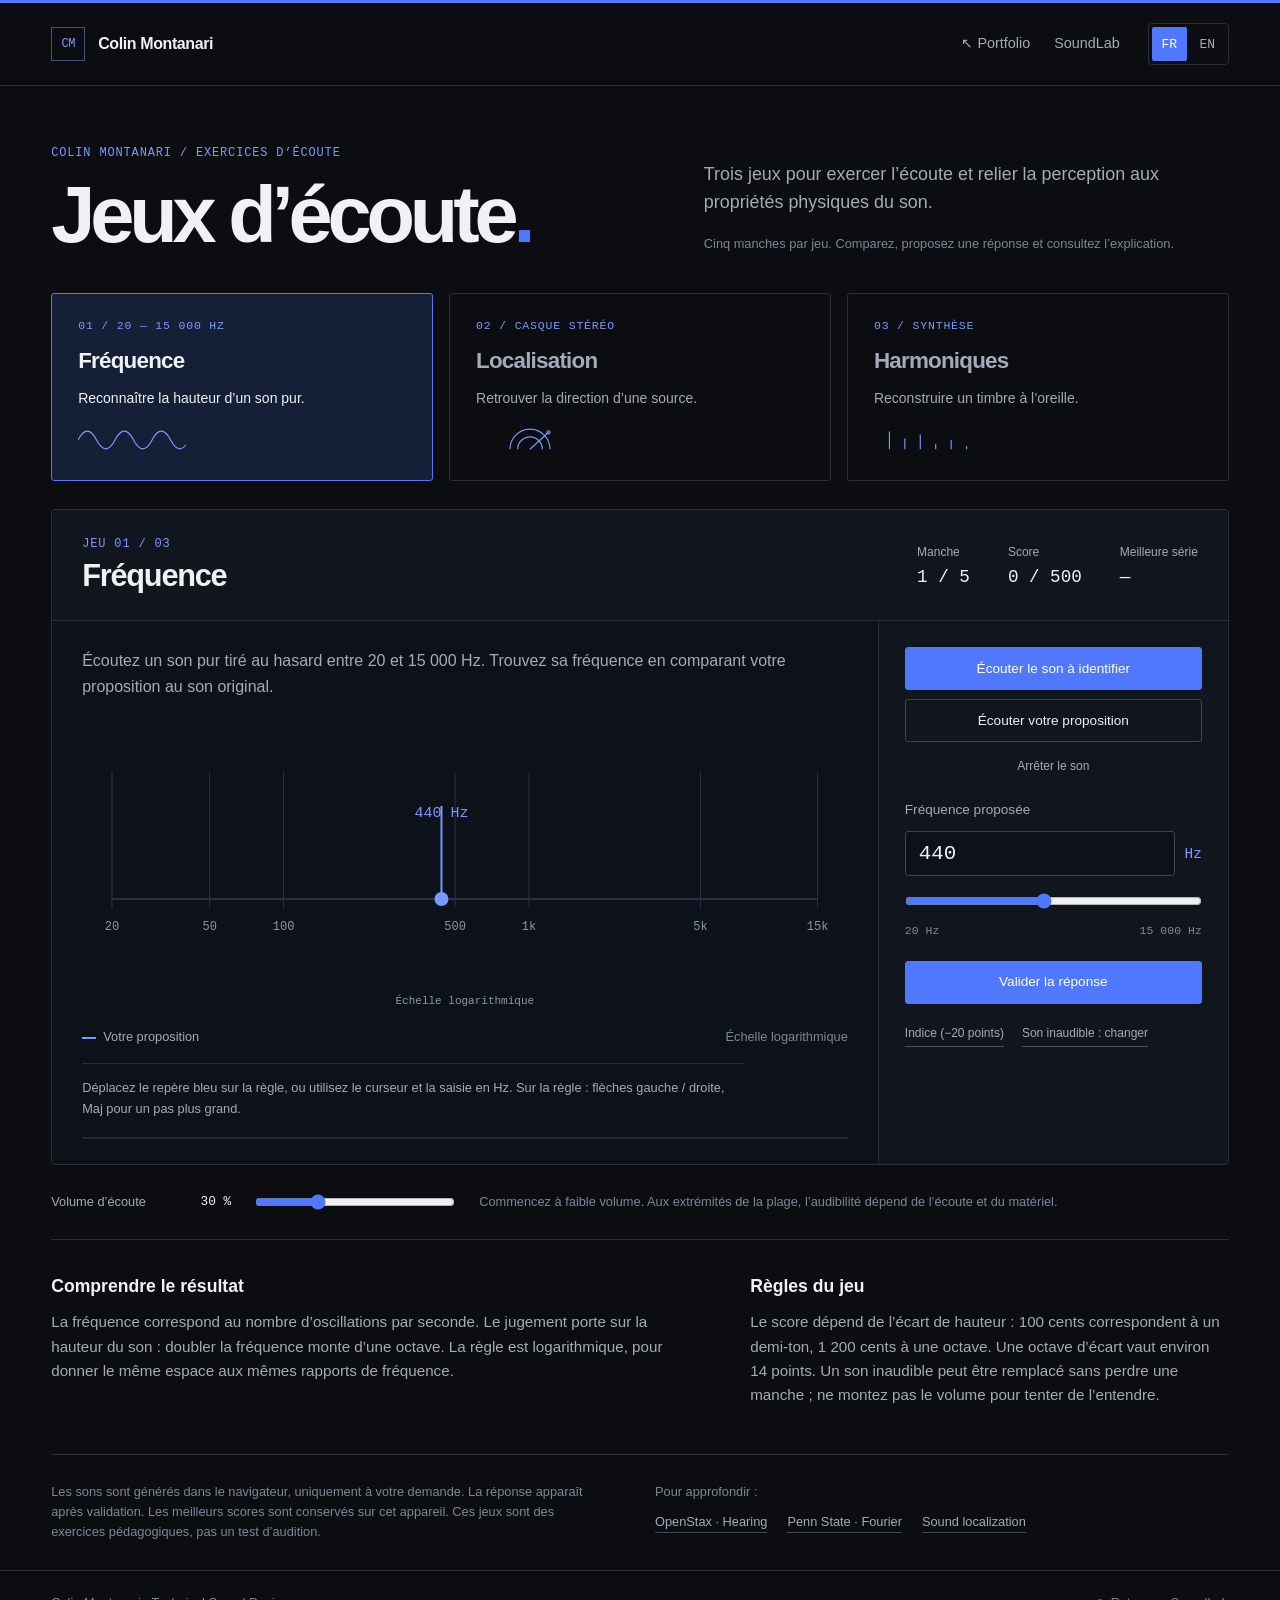
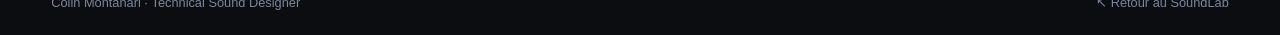
==== jeux.html @ 58a5b110 "SoundLab and games" ====
<!DOCTYPE html>
<html lang="fr">
<head>
  <meta charset="UTF-8"><meta name="viewport" content="width=device-width, initial-scale=1">
  <meta name="description" content="Trois jeux d’écoute : reconnaître une fréquence, localiser une source et reconstruire un timbre.">
  <meta name="theme-color" content="#0b0d11"><title>Jeux d’écoute — Colin Montanari</title>
  <link rel="icon" href="data:image/svg+xml,%3Csvg xmlns='http://www.w3.org/2000/svg' viewBox='0 0 64 64'%3E%3Crect width='64' height='64' rx='10' fill='%230b0d11'/%3E%3Ctext x='32' y='41' text-anchor='middle' font-family='Arial,sans-serif' font-size='29' font-weight='700' fill='%235078ff'%3ECM%3C/text%3E%3C/svg%3E">
  <link rel="stylesheet" href="soundlab.css?v=20261005-games"><link rel="stylesheet" href="jeux.css">
  <script src="jeux-core.js" defer></script><script src="jeux-audio.js" defer></script><script src="jeux.js?v=20261005-games" defer></script>
</head>
<body>
  <a class="skip-link" href="#main" data-copy="skip">Aller au contenu</a>
  <header class="shell"><div class="nav"><a class="brand" href="index.html"><span class="brand-mark" aria-hidden="true">CM</span>Colin Montanari</a><div class="nav-actions"><nav class="page-links" aria-label="Navigation"><a class="back" href="index.html" data-copy="portfolio">↖ Portfolio</a><a class="back" href="soundlab.html">SoundLab</a></nav><div class="language-switch" role="group" aria-label="Langue"><button type="button" data-language="fr" aria-label="Français" aria-pressed="true">FR</button><button type="button" data-language="en" aria-label="English" aria-pressed="false">EN</button></div></div></div></header>
  <main class="shell" id="main">
    <section class="intro"><div><p class="mono eyebrow" data-copy="eyebrow">Colin Montanari / Exercices d’écoute</p><h1 data-copy="title">Jeux d’écoute<span>.</span></h1></div><div class="intro-copy"><p data-copy="intro">Trois jeux pour exercer l’écoute et relier la perception aux propriétés physiques du son.</p><p class="intro-note" data-copy="introNote">Cinq manches par jeu. Comparez, proposez une réponse et consultez l’explication.</p></div></section>
    <nav class="game-menu" aria-label="Jeux d’écoute">
      <button type="button" class="game-card" data-game="frequency" aria-pressed="true" aria-controls="game"><span class="mono">01 / 20 — 15 000 Hz</span><strong data-copy="frequency">Fréquence</strong><span data-copy="frequencyCard">Reconnaître la hauteur d’un son pur.</span><svg viewBox="0 0 140 26" aria-hidden="true"><path d="M0 13Q12-10 24 13T48 13T72 13T96 13T120 13T144 13"/></svg></button>
      <button type="button" class="game-card" data-game="location" aria-pressed="false" aria-controls="game"><span class="mono" data-copy="locationTag">02 / Casque stéréo</span><strong data-copy="location">Localisation</strong><span data-copy="locationCard">Retrouver la direction d’une source.</span><svg viewBox="0 0 140 26" aria-hidden="true"><path d="M44 25a26 26 0 0 1 52 0M54 25a16 16 0 0 1 32 0M70 25L94 3"/><circle cx="94" cy="3" r="2"/></svg></button>
      <button type="button" class="game-card" data-game="harmonics" aria-pressed="false" aria-controls="game"><span class="mono" data-copy="harmonicsTag">03 / Synthèse</span><strong data-copy="harmonics">Harmoniques</strong><span data-copy="harmonicsCard">Reconstruire un timbre à l’oreille.</span><svg viewBox="0 0 140 26" aria-hidden="true"><path d="M20 25V2M40 25V11M60 25V6M80 25V18M100 25V13M120 25V21"/></svg></button>
    </nav>
    <section class="game-panel" id="game" aria-labelledby="game-title">
      <div class="game-header"><div><p class="mono" id="game-number">Jeu 01 / 03</p><h2 id="game-title">Fréquence</h2></div><div class="scoreboard"><div><span data-copy="round">Manche</span><strong id="round-value">1 / 5</strong></div><div><span data-copy="score">Score</span><strong id="score-value">0 / 500</strong></div><div><span data-copy="best">Meilleure série</span><strong id="best-value">—</strong></div></div></div>
      <div class="game-body"><div class="game-stage"><p class="game-task" id="task"></p><div class="game-canvas-wrap"><canvas id="game-canvas" tabindex="0" role="group" aria-describedby="gesture-instructions"></canvas></div><div class="stage-legend"><span class="guess-key" data-copy="yourGuess">Votre proposition</span><span class="target-key" id="target-key" data-copy="answer" hidden>Réponse</span><span id="stage-note"></span></div><p class="interaction-instructions" id="gesture-instructions"></p><div class="playback" aria-hidden="true"><span id="playback-indicator"></span></div></div>
      <aside class="game-controls"><div class="audio-actions"><button type="button" class="small-button primary" id="play-target" aria-pressed="false" data-copy="listenTarget">Écouter le son à identifier</button><button type="button" class="small-button" id="play-guess" aria-pressed="false" data-copy="listenGuess">Écouter votre proposition</button><button type="button" class="stop-button" id="stop" data-copy="stop">Arrêter le son</button></div><div id="guess-controls"></div><button type="button" class="small-button primary validate" id="submit" data-copy="submit">Valider la réponse</button><div class="help-actions"><button type="button" class="text-button" id="hint" data-copy="hint">Indice (−20 points)</button><button type="button" class="text-button" id="replace" data-copy="replace">Son inaudible : changer</button></div><p id="hint-text" class="hint-text" hidden></p><p class="game-message" id="message" role="status" aria-live="polite"></p></aside></div>
      <div class="result" id="result" hidden><div><p class="mono" data-copy="result">Résultat</p><h3 id="result-title"></h3><p id="result-copy"></p></div><div class="result-actions"><strong id="round-score"></strong><button type="button" class="small-button primary" id="next" data-copy="next">Manche suivante</button></div></div>
    </section>
    <div class="listening-settings"><label for="volume"><span data-copy="volume">Volume d’écoute</span><output id="volume-value" for="volume">30 %</output></label><input type="range" id="volume" min="0" max="100" value="30" step="1"><p id="listening-note"></p></div>
    <section class="explanation"><div><h3 data-copy="understand">Comprendre le résultat</h3><p id="learning"></p></div><div><h3 data-copy="rules">Règles du jeu</h3><p id="rules"></p></div></section>
    <section class="series" id="series" hidden aria-labelledby="series-title"><div class="series-heading"><h2 id="series-title" data-copy="series">Bilan de la série</h2><p id="series-total"></p></div><ol id="series-list"></ol></section>
    <section class="method"><div><p data-copy="method">Les sons sont générés dans le navigateur, uniquement à votre demande. Les propositions restent visibles ; la réponse apparaît après validation. Les meilleurs scores sont conservés sur cet appareil.</p></div><div><p data-copy="sources">Pour approfondir :</p><div class="sources"><a href="https://openstax.org/books/college-physics-2e/pages/17-6-hearing" target="_blank" rel="noopener">OpenStax · Hearing</a><a href="https://www.acs.psu.edu/drussell/Demos/Fourier/Fourier.html" target="_blank" rel="noopener">Penn State · Fourier</a><a href="https://pmc.ncbi.nlm.nih.gov/articles/PMC3858499/" target="_blank" rel="noopener">Sound localization</a></div></div></section>
    <noscript><p>Activez JavaScript pour utiliser les jeux. / Enable JavaScript to play.</p></noscript>
  </main><footer class="shell"><span>Colin Montanari · <span lang="en">Technical Sound Designer</span></span><a href="soundlab.html" data-copy="backLab">↖ Retour au SoundLab</a></footer>
</body>
</html>
---- soundlab.css ----
:root{--bg:#0b0d11;--surface:#11151d;--text:#f0f1f3;--muted:#a4abb8;--blue:#7b9aff;--electric:#5078ff;--line:#292e38;--amber:#efb87a;--gutter:clamp(22px,4vw,104px)}
*,*::before,*::after{box-sizing:border-box}body{margin:0;background:var(--bg);color:var(--text);font:400 1rem/1.6 'Segoe UI',Arial,sans-serif;-webkit-font-smoothing:antialiased}a{color:inherit;text-decoration:none}button,input{font:inherit}button{cursor:pointer}a:focus-visible,button:focus-visible,input:focus-visible{outline:2px solid var(--blue);outline-offset:5px}::selection{background:var(--electric);color:white}[hidden]{display:none!important}.shell{padding-inline:var(--gutter)}.mono{font-family:Consolas,'Courier New',monospace;font-size:.75rem;text-transform:uppercase;letter-spacing:.07em}.sr-only{position:absolute;width:1px;height:1px;padding:0;overflow:hidden;clip:rect(0,0,0,0);white-space:nowrap}
header{border-top:3px solid var(--electric);border-bottom:1px solid var(--line)}.nav{min-height:82px;display:flex;align-items:center;justify-content:space-between;gap:22px}.brand{display:flex;align-items:center;gap:13px;font-weight:650;letter-spacing:-.025em}.brand-mark{display:grid;place-items:center;width:34px;height:34px;border:1px solid #455575;color:var(--blue);font:.75rem Consolas,monospace}.nav-actions{display:flex;align-items:center;gap:28px}.back{color:var(--muted);font-size:.9rem}.back:hover{color:var(--blue)}.language-switch{display:flex;gap:3px;padding:3px;border:1px solid var(--line);border-radius:4px}.language-switch button{border:0;background:transparent;color:var(--muted);min-height:34px;min-width:35px;border-radius:2px;font:.8125rem Consolas,monospace}.language-switch [aria-pressed=true]{background:var(--electric);color:white}.skip-link{position:absolute;top:10px;left:10px;padding:10px;background:white;color:#0b0d11;z-index:20;transform:translateY(-160%)}.skip-link:focus{transform:none}
.intro{padding-block:58px 38px;display:grid;grid-template-columns:1fr 1fr;align-items:end;gap:40px}.eyebrow{color:var(--blue);margin:0 0 12px}h1{font-size:clamp(4rem,7vw,8rem);line-height:1;letter-spacing:-.065em;margin:0;font-weight:600}h1 span{color:var(--electric)}.intro-copy{max-width:59ch;justify-self:end}.intro-copy p{font-size:clamp(1.05rem,1.4vw,1.3rem);color:var(--muted);margin:0}.intro-note{margin-top:17px!important;font-size:.8rem!important;color:#7d8799!important}
.workshops{display:grid;grid-template-columns:repeat(5,minmax(0,1fr));gap:12px;margin-bottom:26px}.workshop{position:relative;display:flex;flex-direction:column;gap:13px;text-align:left;min-height:136px;background:transparent;color:var(--muted);border:1px solid var(--line);border-radius:3px;padding:18px 20px;transition:background .2s,border-color .2s}.workshop:hover{border-color:#596173;background:#141b29}.workshop[aria-pressed=true]{background:#151f36;border-color:var(--electric);color:var(--text)}.workshop-top{display:flex;align-items:center;justify-content:space-between}.workshop svg{width:76px;height:26px;stroke:var(--blue);fill:none;stroke-width:1.5}.workshop strong{font-weight:550;font-size:1.05rem}.workshop .mono{color:#7d8799}.workshop[aria-pressed=true] .mono{color:var(--blue)}
.studio{border:1px solid var(--line);border-radius:4px;overflow:hidden;background:var(--surface)}.studio-heading{padding:25px 30px;display:flex;justify-content:space-between;align-items:center;gap:22px;border-bottom:1px solid var(--line)}h2{font-size:clamp(1.6rem,2.4vw,2.5rem);font-weight:550;letter-spacing:-.04em;line-height:1.2;margin:4px 0 0}.studio-heading .mono{color:var(--blue);margin:0}.transport{display:flex;gap:10px}.small-button{border:1px solid #3b4559;background:transparent;color:var(--text);padding:9px 14px;min-height:43px;border-radius:3px;font-size:.85rem;white-space:nowrap}.small-button:hover{background:#1c273d;border-color:var(--blue)}.studio-body{display:grid;grid-template-columns:minmax(0,1fr) 310px}.visual{position:relative;background:#0d1119;padding:24px 28px 16px;min-width:0}.canvas-wrap{width:100%;height:clamp(290px,29vw,480px);position:relative}.canvas-wrap canvas{display:block;width:100%;height:100%}.visual-caption{display:flex;justify-content:space-between;gap:16px;color:#8d97aa;font-size:.8rem;margin-top:12px}.legend{display:flex;gap:18px;flex-wrap:wrap}.legend span::before{content:'';display:inline-block;width:14px;height:2px;margin-right:7px;vertical-align:middle;background:var(--blue)}.legend span:nth-child(2)::before{background:var(--amber)}.legend span:nth-child(3)::before{background:#edf0f7}.controls{border-left:1px solid var(--line);padding:27px 26px}.control{margin-bottom:24px}.control label{display:flex;justify-content:space-between;gap:12px;font-size:.9rem;margin-bottom:14px;color:var(--muted)}output{font-family:Consolas,monospace;color:var(--text);white-space:nowrap}input[type=range]{width:100%;accent-color:var(--electric);cursor:pointer;min-height:30px;margin:0}.range-ends{display:flex;justify-content:space-between;color:#7d8799;font:.72rem Consolas,monospace}.metrics{display:grid;gap:14px;border-top:1px solid var(--line);padding-top:19px;margin-top:24px}.metric{display:flex;justify-content:space-between;align-items:baseline;gap:12px}.metric span{font-size:.8rem;color:var(--muted)}.metric strong{font:500 1rem Consolas,monospace;color:var(--blue)}.listen{background:var(--electric);border:1px solid var(--electric);width:100%;margin-top:25px}.listen[aria-pressed=true]{background:#1b2b4c;border-color:var(--blue)}.audio-note{color:#7d8799;font-size:.75rem;margin:10px 0 0}.audio-error{color:var(--amber);font-size:.8rem}.formula{font:400 .85rem/1.8 Consolas,monospace;color:var(--blue);margin:23px 0 0}
.explanation{display:grid;grid-template-columns:1.3fr 1fr;gap:clamp(25px,6vw,110px);padding-block:32px 46px}.explanation h3{font-size:1.1rem;font-weight:550;margin:0 0 10px}.explanation p{color:var(--muted);margin:0;max-width:76ch;font-size:.95rem}.challenge{border-left:2px solid var(--electric);padding-left:22px}.challenge .mono{color:var(--blue);margin-bottom:9px}.challenge button{margin-top:15px}.method{padding-block:27px;border-top:1px solid var(--line);display:grid;grid-template-columns:1fr 1fr;gap:30px;color:#7d8799;font-size:.8rem}.method p{margin:0;max-width:75ch}.sources{display:flex;flex-wrap:wrap;gap:8px 20px;margin-top:10px}.sources a{color:var(--muted);border-bottom:1px solid #404a5b}.sources a:hover{color:var(--blue)}footer{border-top:1px solid var(--line);padding-block:22px;display:flex;justify-content:space-between;gap:22px;color:#7d8799;font-size:.8rem}footer a:hover{color:var(--blue)}
@media(min-width:1800px){.studio-body{grid-template-columns:minmax(0,1fr) 380px}.controls{padding:32px}.canvas-wrap{height:510px}.workshop{min-height:150px}.visual{padding:30px 38px}}
@media(max-width:1050px){.workshop{padding:15px 12px}.workshop strong{font-size:.9rem}.studio-body{grid-template-columns:minmax(0,1fr) 270px}.visual{padding:20px 16px}.controls{padding:24px 20px}.intro{gap:24px}.canvas-wrap{height:340px}}
@media(max-width:760px){.intro{grid-template-columns:1fr;gap:24px;padding-top:35px}.intro-copy{justify-self:start}.workshops{grid-template-columns:repeat(5,160px);overflow-x:auto;padding-bottom:10px;scroll-snap-type:x proximity}.workshop{scroll-snap-align:start;min-height:114px}.studio-body{grid-template-columns:1fr}.controls{border-left:0;border-top:1px solid var(--line);display:grid;grid-template-columns:1fr 1fr;gap:20px}.control{margin:0}.metrics{grid-column:1/-1;margin:0;grid-template-columns:1fr 1fr}.listen,.audio-note,.formula,.audio-error{grid-column:1/-1;margin:0}.formula{margin-top:0}.studio-heading{padding:20px}.explanation{grid-template-columns:1fr;gap:27px}.method{grid-template-columns:1fr;gap:20px}.canvas-wrap{height:320px}.nav{min-height:72px}.brand{font-size:.9rem}.nav-actions{gap:16px}.back{font-size:.8rem}}
@media(max-width:460px){.nav{flex-wrap:wrap;gap:12px;padding-block:13px}.nav-actions{display:contents}.brand{order:1}.language-switch{order:2;margin-left:auto}.back{order:3;width:100%}h1{font-size:4.4rem}.intro-copy p{font-size:1rem}.studio-heading{align-items:start;flex-direction:column;gap:15px}.transport{width:100%}.transport button{flex:1}.visual{padding:14px 10px}.visual-caption{flex-direction:column;gap:5px;padding-inline:5px}.canvas-wrap{height:285px}.controls{grid-template-columns:1fr;padding:22px}.metrics{grid-template-columns:1fr 1fr}.metric{flex-direction:column;gap:3px}.control{margin-bottom:5px}footer{flex-direction:column;gap:6px}.explanation{padding-block:28px 36px}}
#inputs{min-width:0}
#lab-canvas{touch-action:none;outline-offset:3px;border-radius:2px}
#lab-canvas.is-dragging{cursor:grabbing!important}
.interaction-instructions{margin:15px 0 3px;padding-top:13px;border-top:1px solid #222c3d;color:var(--muted);font-size:.8rem;line-height:1.65;max-width:93ch}
.probe-readout{grid-column:1/-1;border-top:1px solid var(--line);padding-top:16px;margin-top:20px}
.probe-label{display:flex;justify-content:space-between;gap:14px;color:var(--muted);font-size:.8rem}
#probe-value{font:400 .9rem Consolas,monospace}
#probe-trace{display:block;width:100%;height:76px;margin-top:8px;background:#0d1119;border:1px solid #222c3d}
.probe-readout p{font-size:.75rem;color:#7d8799;margin:8px 0 0}
#inputs.has-probe{display:grid;grid-template-columns:1fr 1fr;gap:17px}
#inputs.has-probe .control{margin-bottom:0}
#inputs.has-probe .control:first-child{grid-column:1/-1}
#inputs.has-probe .control label{flex-wrap:wrap;gap:5px;font-size:.82rem;margin-bottom:6px}
@media(max-width:760px){#inputs{grid-column:1/-1;display:grid;grid-template-columns:1fr 1fr;gap:24px}}
@media(max-width:460px){#inputs{grid-template-columns:1fr}}
@media(prefers-reduced-motion:reduce){*{scroll-behavior:auto!important;transition:none!important}}
.page-links{display:flex;align-items:center;gap:24px}
@media(max-width:620px){.nav{flex-wrap:wrap;gap:12px;padding-block:13px}.nav-actions{display:contents}.brand{order:1}.language-switch{order:2;margin-left:auto}.page-links{order:3;width:100%;flex-wrap:wrap;gap:12px 24px}.page-links .back{width:auto}}
---- jeux.css ----
.intro h1{font-size:clamp(3.7rem,6.2vw,7rem);max-width:12ch}.game-menu{display:grid;grid-template-columns:repeat(3,minmax(0,1fr));gap:16px;margin-bottom:28px}.game-card{position:relative;display:flex;flex-direction:column;align-items:start;gap:8px;padding:23px 26px 27px;border:1px solid var(--line);background:transparent;border-radius:3px;color:var(--muted);text-align:left;min-width:0}.game-card:hover{background:#121b2c;border-color:#596173}.game-card[aria-pressed=true]{background:#151f36;border-color:var(--electric);color:var(--text)}.game-card .mono{color:var(--blue);font-size:.72rem}.game-card strong{font-size:1.4rem;font-weight:550;letter-spacing:-.035em}.game-card>span:last-of-type{font-size:.875rem;max-width:40ch}.game-card svg{width:108px;height:26px;margin-top:10px;stroke:var(--blue);stroke-width:1.5;fill:none}
.game-panel{background:var(--surface);border:1px solid var(--line);border-radius:4px;overflow:hidden}.game-header{padding:25px 30px;border-bottom:1px solid var(--line);display:flex;align-items:center;justify-content:space-between;gap:30px}.game-header .mono{color:var(--blue);margin:0}.scoreboard{display:flex;gap:38px}.scoreboard div{display:flex;flex-direction:column;gap:5px}.scoreboard span{color:var(--muted);font-size:.75rem}.scoreboard strong{font:400 1.1rem Consolas,monospace;color:var(--text)}.game-body{display:grid;grid-template-columns:minmax(0,1fr) 350px}.game-stage{padding:27px 30px 25px;background:#0d1119;min-width:0}.game-task{color:var(--muted);font-size:1rem;max-width:83ch;margin:0 0 8px}.game-canvas-wrap{height:clamp(275px,25vw,390px);position:relative}#game-canvas{display:block;width:100%;height:100%;touch-action:none;border-radius:3px;outline-offset:4px;cursor:grab}#game-canvas.is-dragging{cursor:grabbing}.stage-legend{display:flex;align-items:center;gap:15px;flex-wrap:wrap;font-size:.8rem;color:var(--muted)}.guess-key::before,.target-key::before{content:'';display:inline-block;width:14px;height:2px;background:var(--blue);margin-right:7px;vertical-align:middle}.target-key::before{background:var(--amber)}#stage-note{margin-left:auto;color:#7d8799}.playback{height:2px;margin-top:18px;background:#202837}.playback span{display:block;width:0;height:100%;background:var(--blue);transition:width 1.7s linear}.playback.playing span{width:100%}
.game-controls{padding:26px;border-left:1px solid var(--line)}.audio-actions{display:grid;gap:9px}.primary{background:var(--electric);border-color:var(--electric);color:white}.primary:hover{background:#4266df}.audio-actions [aria-pressed=true]{background:#203967;border-color:var(--blue)}button:disabled{opacity:.45;cursor:default}.stop-button{background:transparent;color:var(--muted);font-size:.75rem;border:0;padding:6px;margin-bottom:17px}.stop-button:hover{color:white}.guess-input{margin-bottom:19px}.guess-input label{display:flex;justify-content:space-between;align-items:center;gap:10px;color:var(--muted);font-size:.85rem;margin-bottom:10px}.number-wrap{display:flex;gap:10px;align-items:center;margin-bottom:10px}.number-wrap input{min-width:0;width:100%;color:var(--text);font:400 1.3rem Consolas,monospace;background:#0d1119;border:1px solid #3b4559;padding:10px 13px;border-radius:3px}.number-wrap span{color:var(--blue);font:.9rem Consolas,monospace}.validate{width:100%;margin-top:5px}.help-actions{display:flex;flex-wrap:wrap;gap:10px 18px;margin-top:17px}.text-button{border:0;border-bottom:1px solid #46526a;background:transparent;color:var(--muted);font-size:.75rem;padding:3px 0;text-align:left}.text-button:hover{color:var(--blue)}.hint-text,.game-message{font-size:.8rem;color:var(--amber);margin:15px 0 0}.game-message:empty{display:none}.harmonic-control{margin-bottom:14px}.harmonic-control label{margin-bottom:2px;font-size:.8rem}.partial-button{width:32px;min-height:30px;border:1px solid #3b4559;border-radius:3px;background:transparent;color:var(--blue);display:grid;place-items:center;padding:5px}.partial-button svg{width:14px;height:14px;fill:currentColor}.partial-name{display:flex;align-items:center;gap:8px}.partial-name small{font:.7rem Consolas,monospace;color:#7d8799}.fundamental-label{padding-bottom:13px;border-bottom:1px solid var(--line);color:var(--muted);font-size:.85rem}.fundamental-label strong{color:var(--blue);font:400 .9rem Consolas,monospace;float:right}.partial-reset{margin-bottom:20px}.result{padding:26px 30px;display:grid;grid-template-columns:1fr auto;gap:25px;border-top:1px solid #394b70;background:#14203a}.result .mono{margin:0 0 8px;color:var(--blue)}.result h3{font-size:1.45rem;font-weight:550;letter-spacing:-.025em;margin:0}.result p:last-child{color:var(--muted);font-size:.9rem;margin:10px 0 0;max-width:85ch}.result-actions{display:flex;align-items:center;gap:24px}.result-actions strong{font:400 1.8rem Consolas,monospace;color:var(--blue);white-space:nowrap}.listening-settings{display:grid;grid-template-columns:180px 200px minmax(0,1fr);gap:24px;align-items:center;padding-block:22px;border-bottom:1px solid var(--line)}.listening-settings label{display:flex;gap:10px;justify-content:space-between;font-size:.8rem;color:var(--muted)}.listening-settings p{color:#7d8799;font-size:.8rem;margin:0}.explanation{gap:clamp(30px,6vw,100px)}.series{padding:8px 0 40px}.series-heading{display:flex;align-items:end;justify-content:space-between;gap:20px}.series-heading h2{font-size:2rem}.series-heading p{color:var(--blue);font:400 1.5rem Consolas,monospace;margin:0}.series ol{list-style:none;padding:0;margin:24px 0 0;display:grid;grid-template-columns:repeat(5,minmax(0,1fr));gap:14px}.series li{border:1px solid var(--line);padding:17px;font-size:.85rem;color:var(--muted)}.series li strong{display:block;color:var(--text);font:400 1.2rem Consolas,monospace;margin:7px 0}.series li p{font-size:.75rem;margin:0}
@media(min-width:1800px){.game-body{grid-template-columns:minmax(0,1fr) 390px}.game-canvas-wrap{height:450px}}
@media(max-width:1050px){.game-body{grid-template-columns:minmax(0,1fr) 310px}.game-controls{padding:22px}.game-stage{padding:24px 20px}.scoreboard{gap:23px}.game-card{padding:20px}.listening-settings{grid-template-columns:180px minmax(150px,1fr)}.listening-settings p{grid-column:1/-1}}
@media(max-width:760px){.game-menu{gap:10px}.game-card{padding:16px 12px}.game-card strong{font-size:1.1rem}.game-card>span:last-of-type{display:none}.game-card svg{width:75px}.game-card .mono{font-size:.6rem}.game-body{grid-template-columns:1fr}.game-controls{border-left:0;border-top:1px solid var(--line)}.audio-actions{grid-template-columns:1fr 1fr}.stop-button{grid-column:1/-1;margin-bottom:10px}.game-canvas-wrap{height:310px}.game-header{padding:22px;align-items:start;flex-direction:column;gap:18px}.scoreboard{width:100%;justify-content:space-between;gap:16px}.scoreboard strong{font-size:1rem}.result{grid-template-columns:1fr;padding:23px}.result-actions{justify-content:space-between}.harmonic-control{display:grid;grid-template-columns:1fr 1fr;gap:16px;align-items:center;margin-bottom:12px}.harmonic-control label{margin:0}.series ol{grid-template-columns:repeat(2,minmax(0,1fr))}.listening-settings{gap:14px}}
@media(max-width:460px){.intro h1{font-size:3.8rem}.game-menu{grid-template-columns:1fr;margin-bottom:23px}.game-card{min-height:72px;display:grid;grid-template-columns:1fr auto;gap:4px 15px;padding:15px 18px}.game-card .mono{font-size:.66rem}.game-card strong{grid-column:1;font-size:1.2rem}.game-card svg{grid-column:2;grid-row:1/3;margin:0;width:90px}.game-stage{padding:21px 13px}.game-task{font-size:.9rem}.game-canvas-wrap{height:285px}.stage-legend{font-size:.75rem}#stage-note{margin-left:0;width:100%}.game-controls{padding:22px}.audio-actions{grid-template-columns:1fr}.stop-button{grid-column:auto}.listening-settings{grid-template-columns:1fr}.listening-settings p{grid-column:auto}.scoreboard span{font-size:.65rem}.scoreboard strong{font-size:.9rem}.result-actions{gap:15px}.result-actions strong{font-size:1.5rem}.harmonic-control{grid-template-columns:1fr;gap:2px}.series ol{grid-template-columns:1fr}.series-heading{align-items:start;flex-direction:column}.series-heading h2{font-size:1.7rem}}
@media(prefers-reduced-motion:reduce){.playback span{transition:none}.playback.playing span{width:100%}}
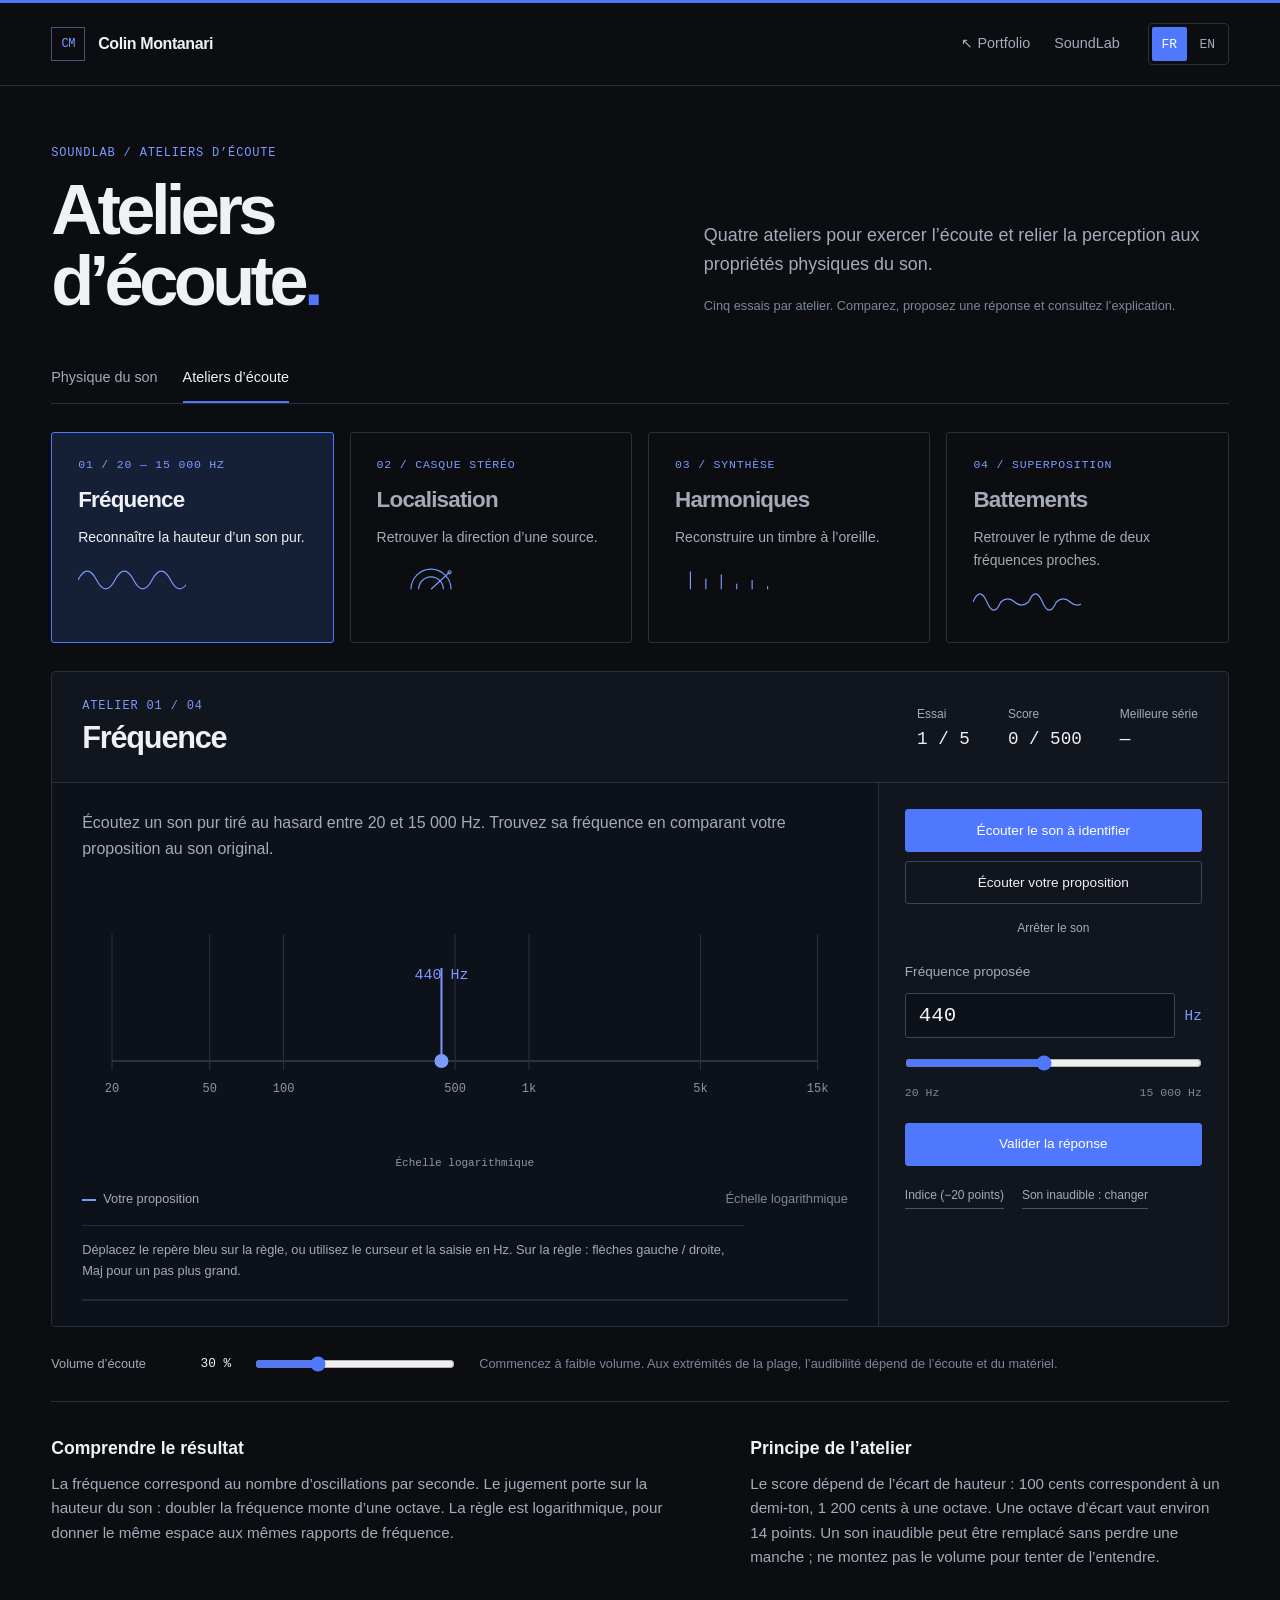
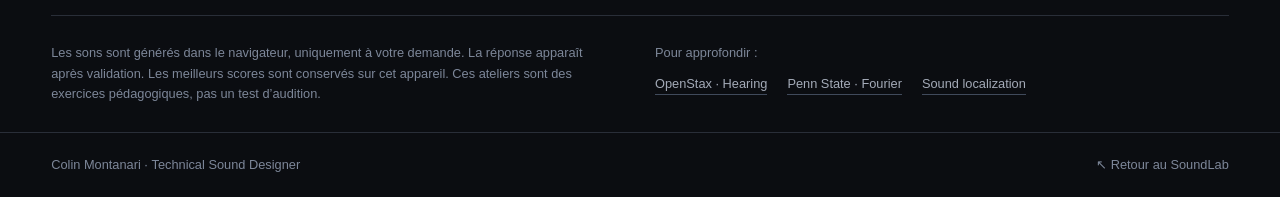
==== commit ec064aec: "ClickSound, Move Game In SoundLabs" ====
--- a/jeux.html
+++ b/jeux.html
@@ -1,34 +1 @@
-<!DOCTYPE html>
-<html lang="fr">
-<head>
-  <meta charset="UTF-8"><meta name="viewport" content="width=device-width, initial-scale=1">
-  <meta name="description" content="Trois jeux d’écoute : reconnaître une fréquence, localiser une source et reconstruire un timbre.">
-  <meta name="theme-color" content="#0b0d11"><title>Jeux d’écoute — Colin Montanari</title>
-  <link rel="icon" href="data:image/svg+xml,%3Csvg xmlns='http://www.w3.org/2000/svg' viewBox='0 0 64 64'%3E%3Crect width='64' height='64' rx='10' fill='%230b0d11'/%3E%3Ctext x='32' y='41' text-anchor='middle' font-family='Arial,sans-serif' font-size='29' font-weight='700' fill='%235078ff'%3ECM%3C/text%3E%3C/svg%3E">
-  <link rel="stylesheet" href="soundlab.css?v=20261005-games"><link rel="stylesheet" href="jeux.css">
-  <script src="jeux-core.js" defer></script><script src="jeux-audio.js" defer></script><script src="jeux.js?v=20261005-games" defer></script>
-</head>
-<body>
-  <a class="skip-link" href="#main" data-copy="skip">Aller au contenu</a>
-  <header class="shell"><div class="nav"><a class="brand" href="index.html"><span class="brand-mark" aria-hidden="true">CM</span>Colin Montanari</a><div class="nav-actions"><nav class="page-links" aria-label="Navigation"><a class="back" href="index.html" data-copy="portfolio">↖ Portfolio</a><a class="back" href="soundlab.html">SoundLab</a></nav><div class="language-switch" role="group" aria-label="Langue"><button type="button" data-language="fr" aria-label="Français" aria-pressed="true">FR</button><button type="button" data-language="en" aria-label="English" aria-pressed="false">EN</button></div></div></div></header>
-  <main class="shell" id="main">
-    <section class="intro"><div><p class="mono eyebrow" data-copy="eyebrow">Colin Montanari / Exercices d’écoute</p><h1 data-copy="title">Jeux d’écoute<span>.</span></h1></div><div class="intro-copy"><p data-copy="intro">Trois jeux pour exercer l’écoute et relier la perception aux propriétés physiques du son.</p><p class="intro-note" data-copy="introNote">Cinq manches par jeu. Comparez, proposez une réponse et consultez l’explication.</p></div></section>
-    <nav class="game-menu" aria-label="Jeux d’écoute">
-      <button type="button" class="game-card" data-game="frequency" aria-pressed="true" aria-controls="game"><span class="mono">01 / 20 — 15 000 Hz</span><strong data-copy="frequency">Fréquence</strong><span data-copy="frequencyCard">Reconnaître la hauteur d’un son pur.</span><svg viewBox="0 0 140 26" aria-hidden="true"><path d="M0 13Q12-10 24 13T48 13T72 13T96 13T120 13T144 13"/></svg></button>
-      <button type="button" class="game-card" data-game="location" aria-pressed="false" aria-controls="game"><span class="mono" data-copy="locationTag">02 / Casque stéréo</span><strong data-copy="location">Localisation</strong><span data-copy="locationCard">Retrouver la direction d’une source.</span><svg viewBox="0 0 140 26" aria-hidden="true"><path d="M44 25a26 26 0 0 1 52 0M54 25a16 16 0 0 1 32 0M70 25L94 3"/><circle cx="94" cy="3" r="2"/></svg></button>
-      <button type="button" class="game-card" data-game="harmonics" aria-pressed="false" aria-controls="game"><span class="mono" data-copy="harmonicsTag">03 / Synthèse</span><strong data-copy="harmonics">Harmoniques</strong><span data-copy="harmonicsCard">Reconstruire un timbre à l’oreille.</span><svg viewBox="0 0 140 26" aria-hidden="true"><path d="M20 25V2M40 25V11M60 25V6M80 25V18M100 25V13M120 25V21"/></svg></button>
-    </nav>
-    <section class="game-panel" id="game" aria-labelledby="game-title">
-      <div class="game-header"><div><p class="mono" id="game-number">Jeu 01 / 03</p><h2 id="game-title">Fréquence</h2></div><div class="scoreboard"><div><span data-copy="round">Manche</span><strong id="round-value">1 / 5</strong></div><div><span data-copy="score">Score</span><strong id="score-value">0 / 500</strong></div><div><span data-copy="best">Meilleure série</span><strong id="best-value">—</strong></div></div></div>
-      <div class="game-body"><div class="game-stage"><p class="game-task" id="task"></p><div class="game-canvas-wrap"><canvas id="game-canvas" tabindex="0" role="group" aria-describedby="gesture-instructions"></canvas></div><div class="stage-legend"><span class="guess-key" data-copy="yourGuess">Votre proposition</span><span class="target-key" id="target-key" data-copy="answer" hidden>Réponse</span><span id="stage-note"></span></div><p class="interaction-instructions" id="gesture-instructions"></p><div class="playback" aria-hidden="true"><span id="playback-indicator"></span></div></div>
-      <aside class="game-controls"><div class="audio-actions"><button type="button" class="small-button primary" id="play-target" aria-pressed="false" data-copy="listenTarget">Écouter le son à identifier</button><button type="button" class="small-button" id="play-guess" aria-pressed="false" data-copy="listenGuess">Écouter votre proposition</button><button type="button" class="stop-button" id="stop" data-copy="stop">Arrêter le son</button></div><div id="guess-controls"></div><button type="button" class="small-button primary validate" id="submit" data-copy="submit">Valider la réponse</button><div class="help-actions"><button type="button" class="text-button" id="hint" data-copy="hint">Indice (−20 points)</button><button type="button" class="text-button" id="replace" data-copy="replace">Son inaudible : changer</button></div><p id="hint-text" class="hint-text" hidden></p><p class="game-message" id="message" role="status" aria-live="polite"></p></aside></div>
-      <div class="result" id="result" hidden><div><p class="mono" data-copy="result">Résultat</p><h3 id="result-title"></h3><p id="result-copy"></p></div><div class="result-actions"><strong id="round-score"></strong><button type="button" class="small-button primary" id="next" data-copy="next">Manche suivante</button></div></div>
-    </section>
-    <div class="listening-settings"><label for="volume"><span data-copy="volume">Volume d’écoute</span><output id="volume-value" for="volume">30 %</output></label><input type="range" id="volume" min="0" max="100" value="30" step="1"><p id="listening-note"></p></div>
-    <section class="explanation"><div><h3 data-copy="understand">Comprendre le résultat</h3><p id="learning"></p></div><div><h3 data-copy="rules">Règles du jeu</h3><p id="rules"></p></div></section>
-    <section class="series" id="series" hidden aria-labelledby="series-title"><div class="series-heading"><h2 id="series-title" data-copy="series">Bilan de la série</h2><p id="series-total"></p></div><ol id="series-list"></ol></section>
-    <section class="method"><div><p data-copy="method">Les sons sont générés dans le navigateur, uniquement à votre demande. Les propositions restent visibles ; la réponse apparaît après validation. Les meilleurs scores sont conservés sur cet appareil.</p></div><div><p data-copy="sources">Pour approfondir :</p><div class="sources"><a href="https://openstax.org/books/college-physics-2e/pages/17-6-hearing" target="_blank" rel="noopener">OpenStax · Hearing</a><a href="https://www.acs.psu.edu/drussell/Demos/Fourier/Fourier.html" target="_blank" rel="noopener">Penn State · Fourier</a><a href="https://pmc.ncbi.nlm.nih.gov/articles/PMC3858499/" target="_blank" rel="noopener">Sound localization</a></div></div></section>
-    <noscript><p>Activez JavaScript pour utiliser les jeux. / Enable JavaScript to play.</p></noscript>
-  </main><footer class="shell"><span>Colin Montanari · <span lang="en">Technical Sound Designer</span></span><a href="soundlab.html" data-copy="backLab">↖ Retour au SoundLab</a></footer>
-</body>
-</html>
+<!doctype html><html lang="fr"><head><meta charset="utf-8"><meta name="viewport" content="width=device-width,initial-scale=1"><title>SoundLab · Ateliers d’écoute</title><meta http-equiv="refresh" content="0;url=ateliers.html"></head><body><p><a href="ateliers.html">SoundLab · Ateliers d’écoute</a></p><script>location.replace('ateliers.html'+location.search+location.hash);</script></body></html>
